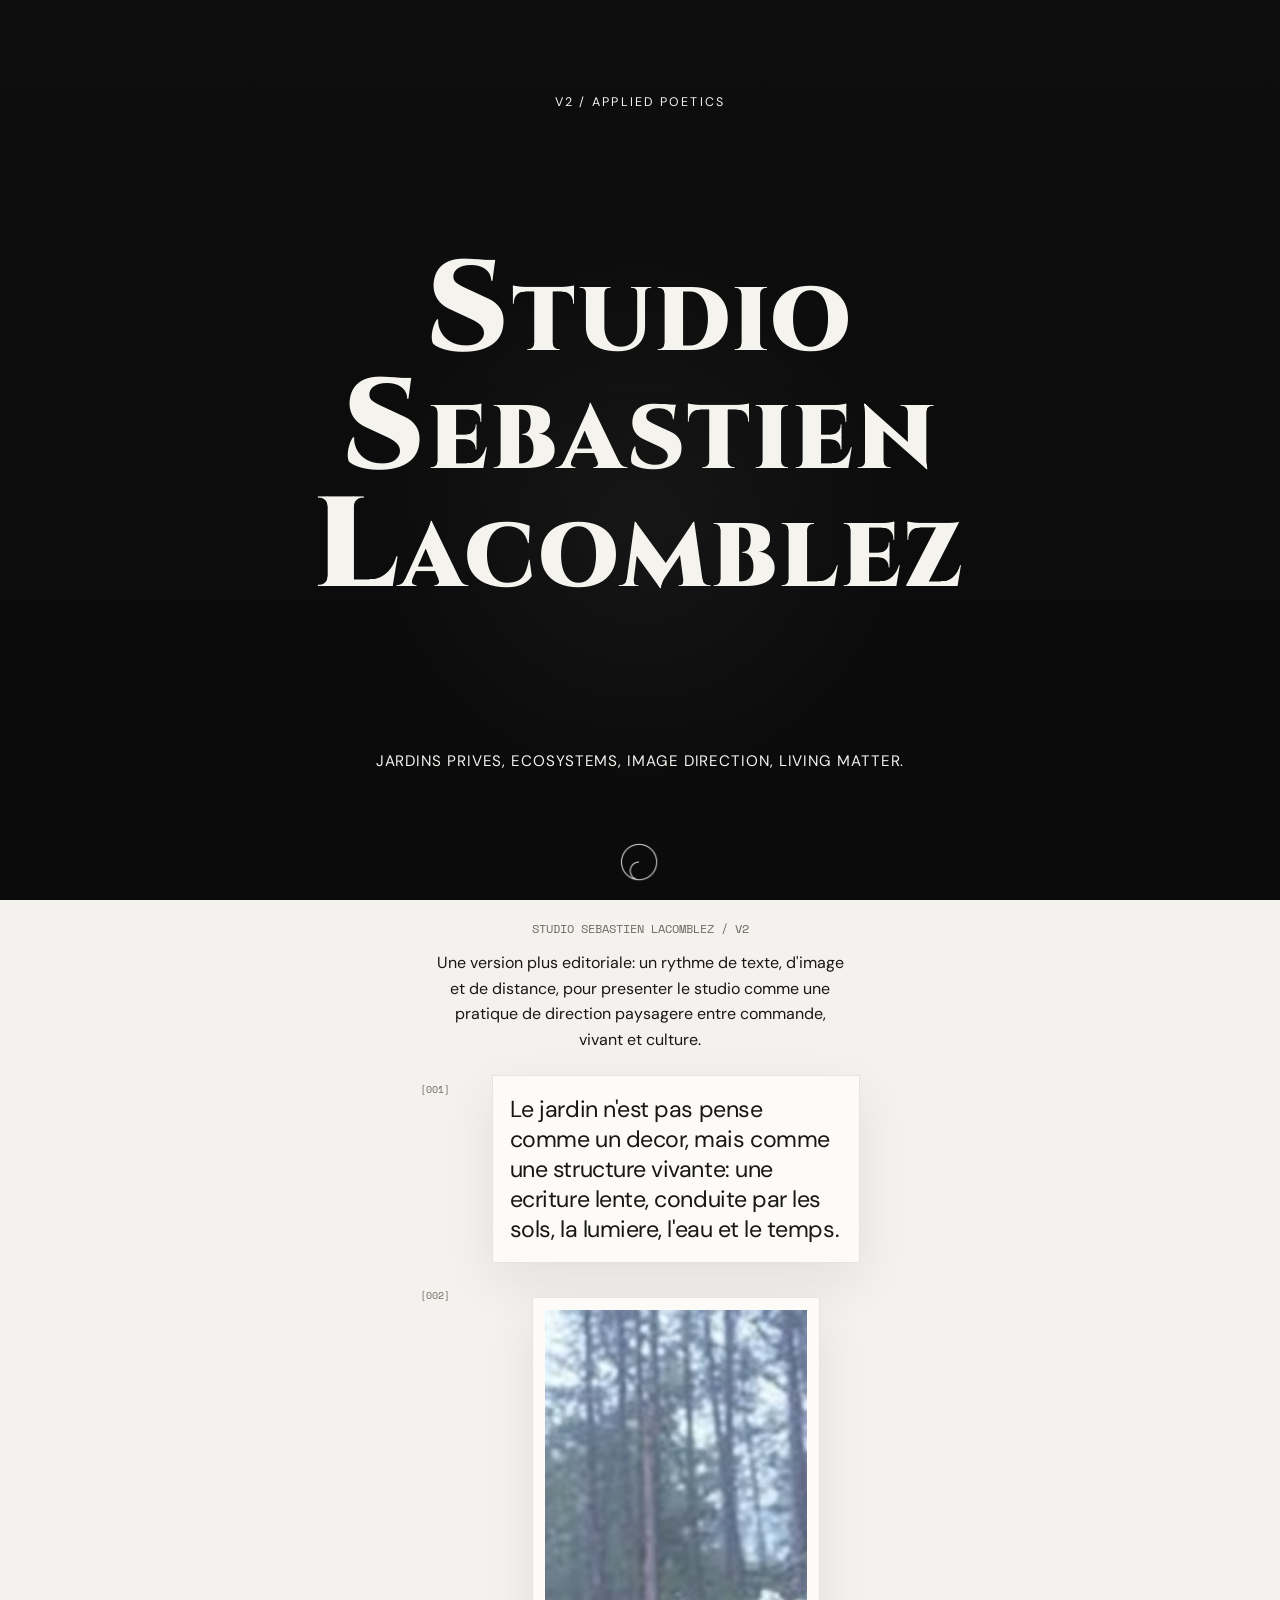
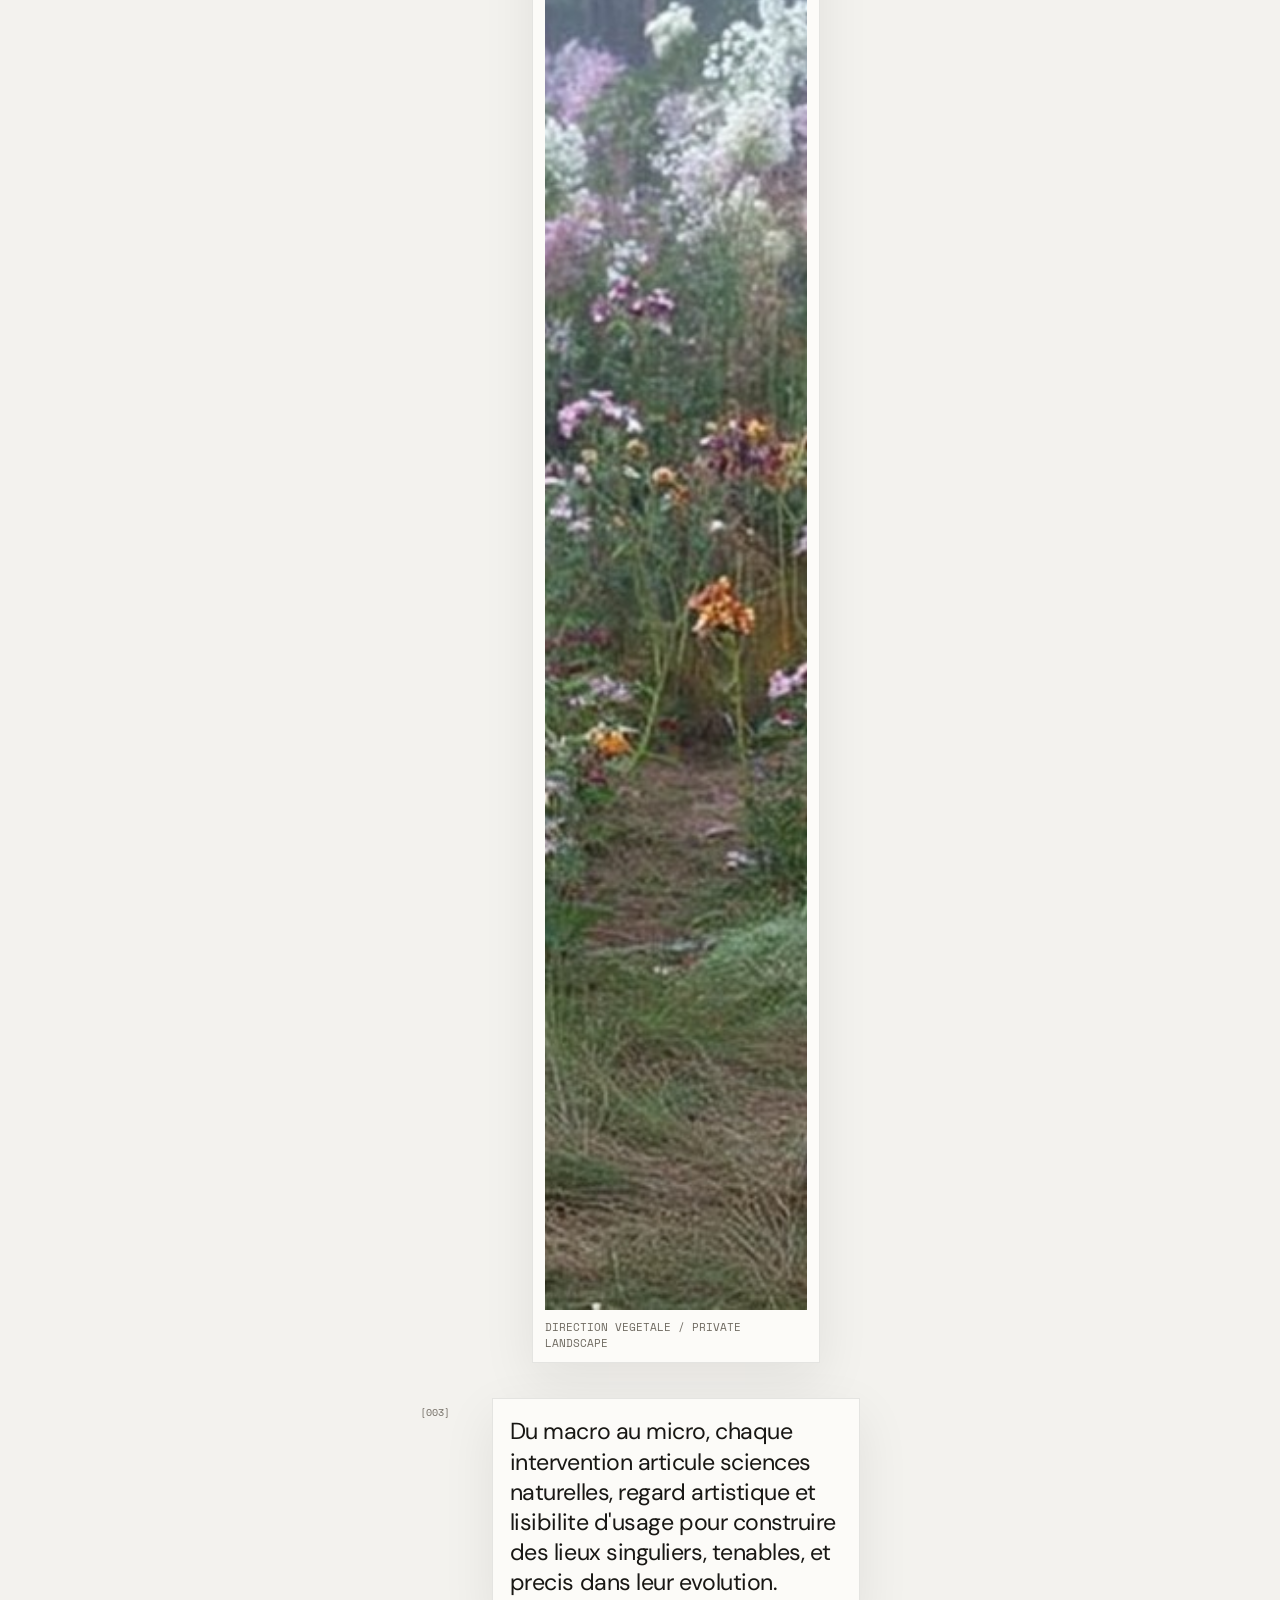
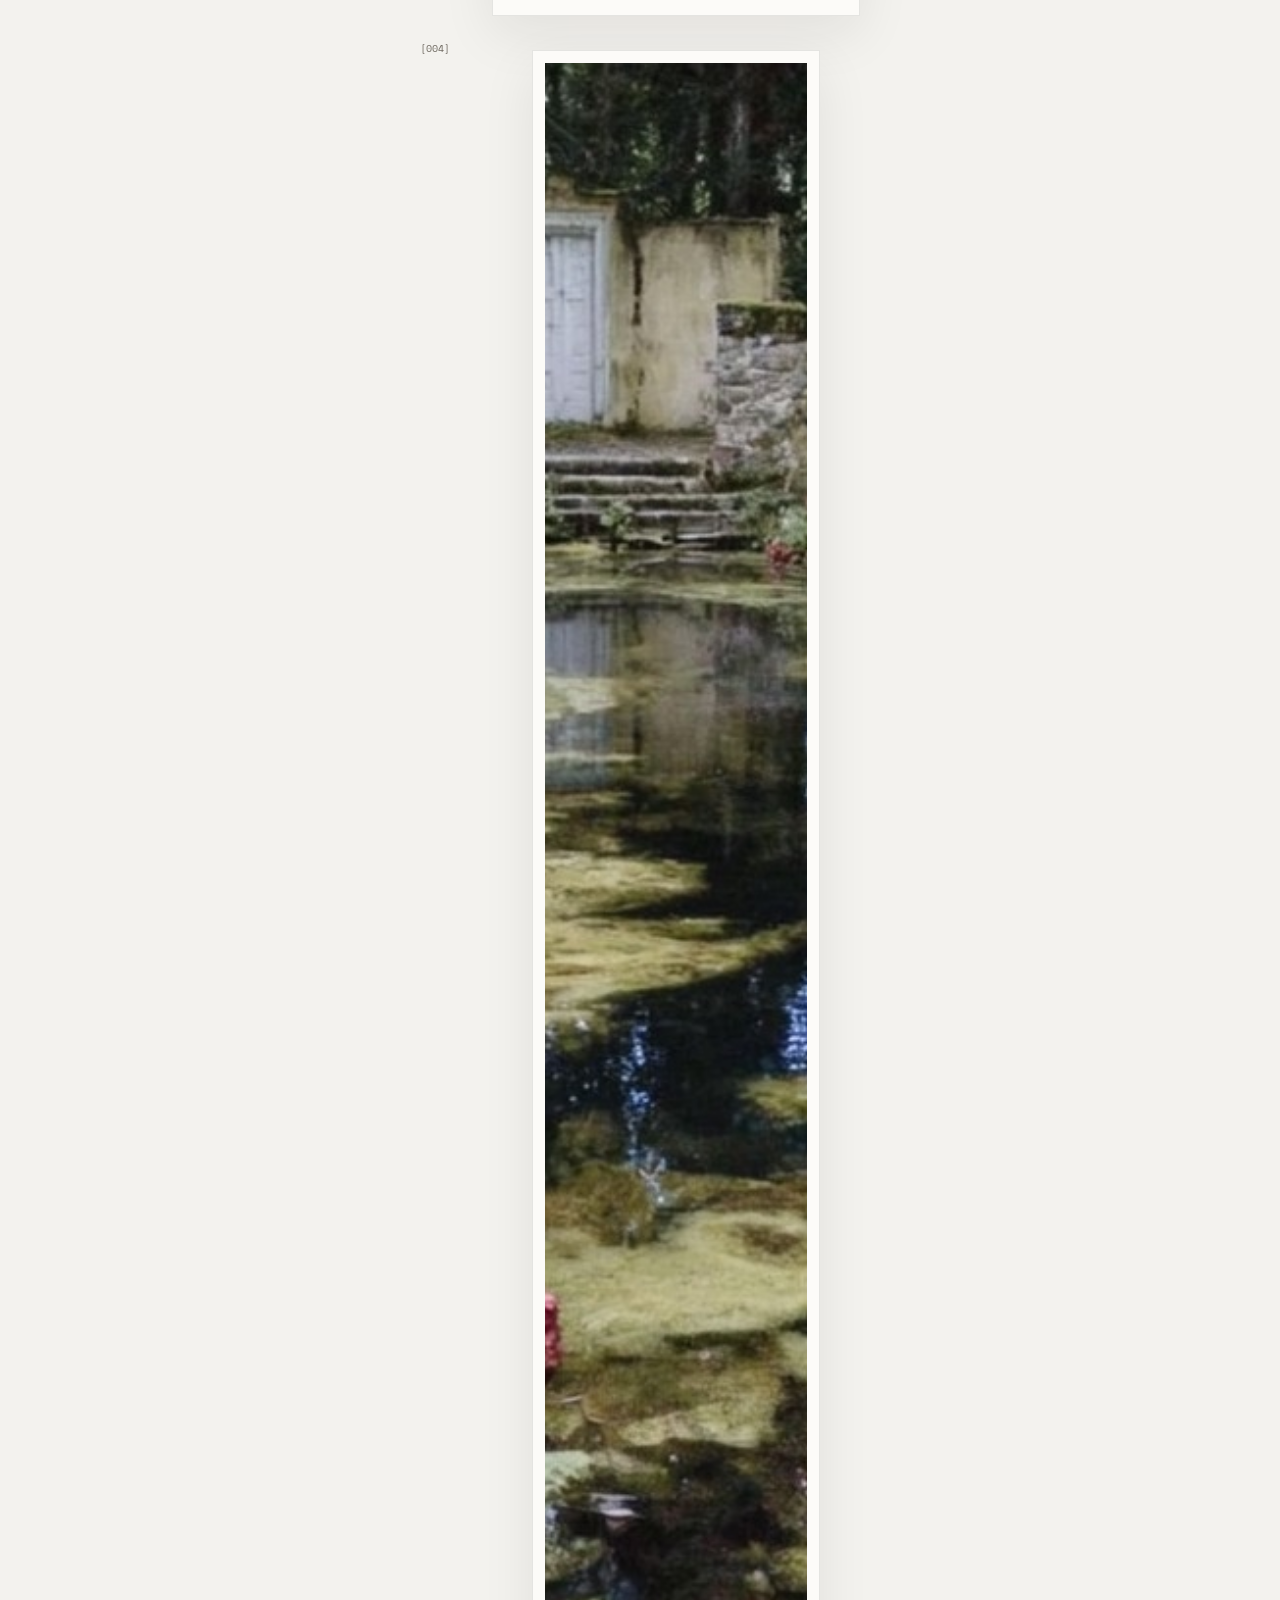
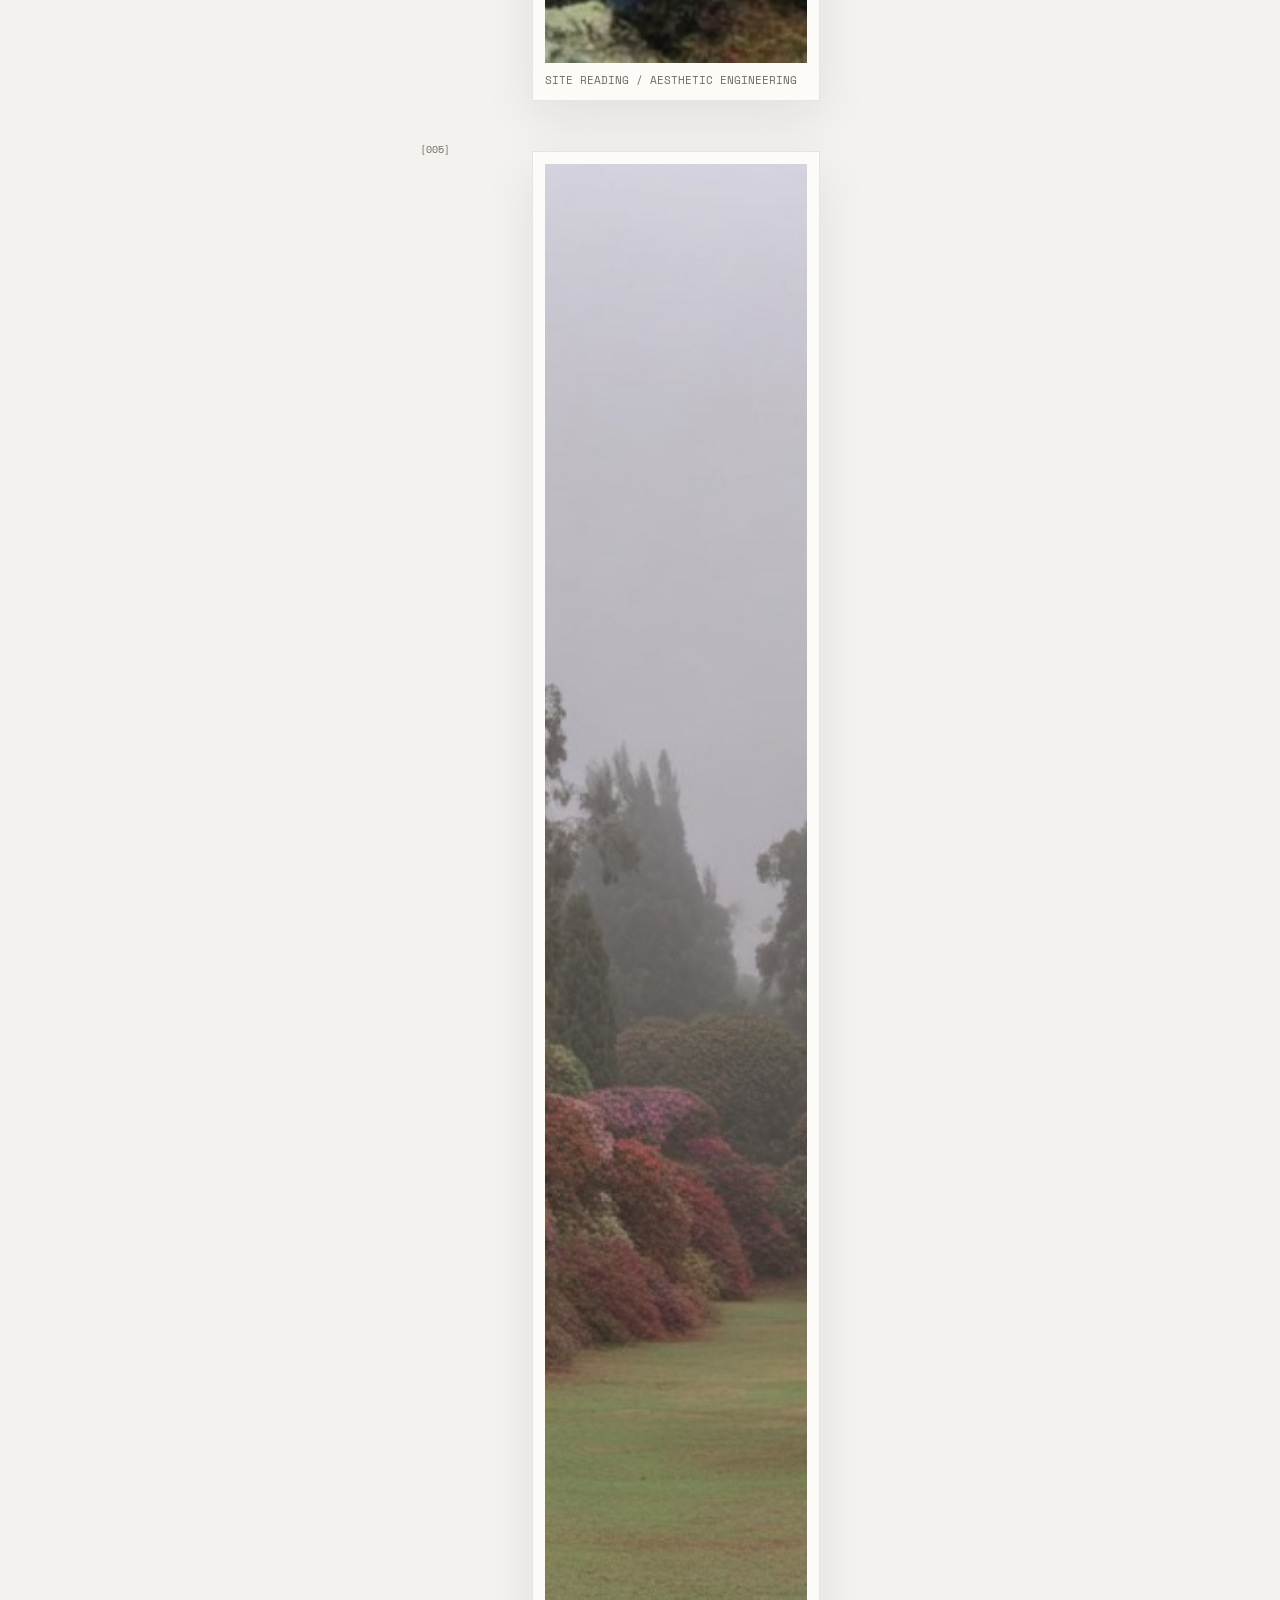
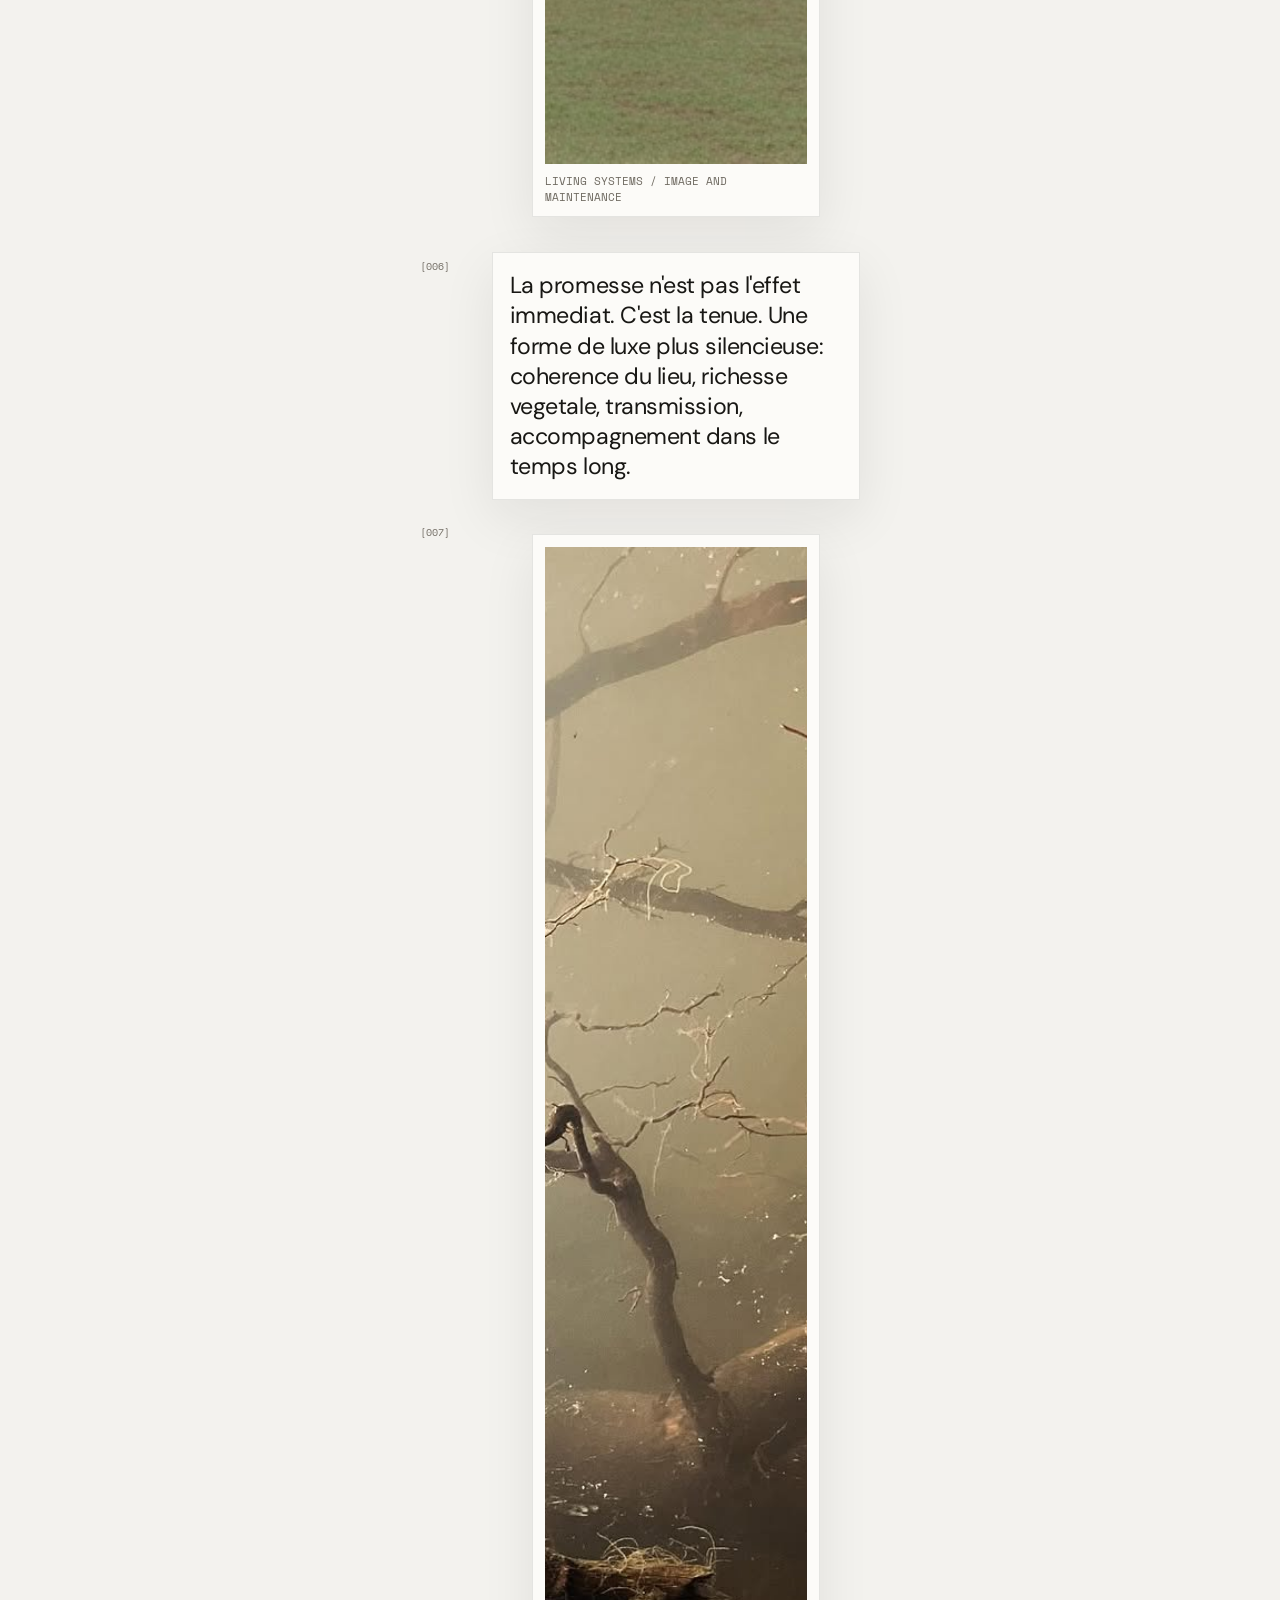
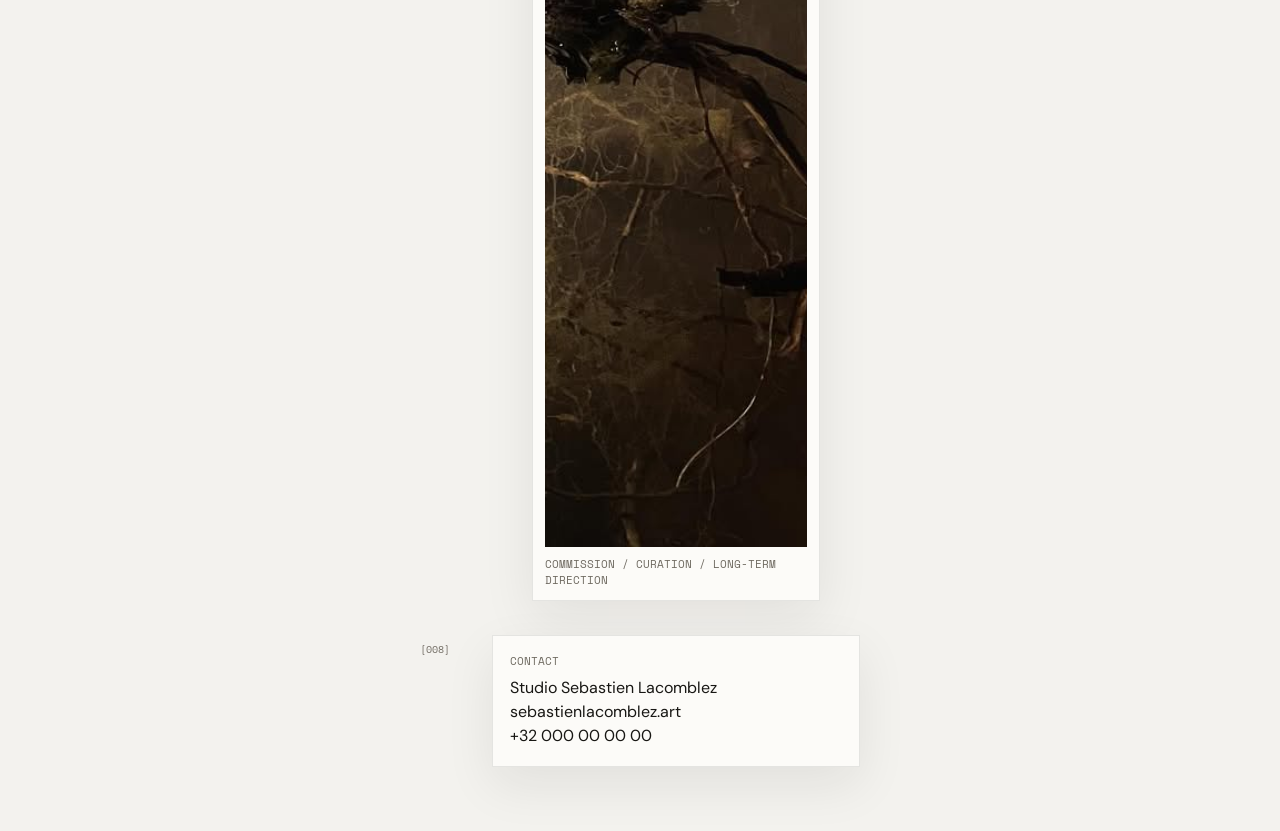
==== versions/studio-sebastien-lacomblez-v2/index.html @ 01aba00c "Add second proposal site version" ====
<!doctype html>
<html lang="fr">
  <head>
    <meta charset="utf-8" />
    <meta name="viewport" content="width=device-width, initial-scale=1" />
    <meta name="format-detection" content="telephone=no" />
    <title>Studio Sebastien Lacomblez - V2</title>
    <meta
      name="description"
      content="Version 2 du site Studio Sebastien Lacomblez, direction editoriale et verticale."
    />
    <link rel="icon" type="image/png" href="../../assets/icons/favicon-sl.png" />
    <link rel="preconnect" href="https://fonts.googleapis.com" />
    <link rel="preconnect" href="https://fonts.gstatic.com" crossorigin />
    <link
      href="https://fonts.googleapis.com/css2?family=Cinzel:wght@900&family=DM+Sans:wght@400;500;700&family=Space+Mono:wght@400;700&display=swap"
      rel="stylesheet"
    />
    <link rel="stylesheet" href="v2.css" />
  </head>
  <body>
    <main>
      <section class="v2-hero" aria-label="Hero">
        <video
          class="v2-hero__video"
          autoplay
          muted
          loop
          playsinline
          webkit-playsinline
          preload="metadata"
          aria-hidden="true"
        >
          <source src="../../assets/video/hero-boomerang.mp4" type="video/mp4" />
        </video>
        <div class="v2-hero__shade" aria-hidden="true"></div>
        <div class="v2-hero__content">
          <p class="v2-hero__eyebrow">V2 / Applied Poetics</p>
          <h1 class="v2-hero__title">Studio Sebastien Lacomblez</h1>
          <p class="v2-hero__subtitle">
            Jardins prives, ecosystems, image direction, living matter.
          </p>
        </div>
        <button class="v2-scroll" type="button" aria-label="Descendre vers le contenu">
          <img
            src="../../assets/icons/hero-scroll-logo.png"
            alt=""
            aria-hidden="true"
            width="42"
            height="42"
          />
        </button>
      </section>

      <section class="v2-editorial" id="content">
        <header class="v2-editorial__header">
          <p class="v2-editorial__kicker">Studio Sebastien Lacomblez / V2</p>
          <p class="v2-editorial__intro">
            Une version plus editoriale: un rythme de texte, d'image et de distance, pour presenter
            le studio comme une pratique de direction paysagere entre commande, vivant et culture.
          </p>
        </header>

        <section class="v2-stack" aria-label="Modules editoriaux">
          <article class="v2-module v2-module--text">
            <p class="v2-module__index">[001]</p>
            <div class="v2-module__panel v2-module__panel--text">
              <p>
                Le jardin n'est pas pense comme un decor, mais comme une structure vivante:
                une ecriture lente, conduite par les sols, la lumiere, l'eau et le temps.
              </p>
            </div>
          </article>

          <article class="v2-module v2-module--image">
            <p class="v2-module__index">[002]</p>
            <figure class="v2-module__panel v2-module__panel--image">
              <img
                src="../../assets/v2-images/img-03.jpg"
                alt="Composition vegetale"
                width="1200"
                height="1600"
                loading="lazy"
              />
              <figcaption>direction vegetale / private landscape</figcaption>
            </figure>
          </article>

          <article class="v2-module v2-module--text">
            <p class="v2-module__index">[003]</p>
            <div class="v2-module__panel v2-module__panel--text">
              <p>
                Du macro au micro, chaque intervention articule sciences naturelles, regard
                artistique et lisibilite d'usage pour construire des lieux singuliers, tenables,
                et precis dans leur evolution.
              </p>
            </div>
          </article>

          <article class="v2-module v2-module--image">
            <p class="v2-module__index">[004]</p>
            <figure class="v2-module__panel v2-module__panel--image">
              <img
                src="../../assets/v2-images/img-12.jpg"
                alt="Portrait dans le paysage"
                width="1200"
                height="1600"
                loading="lazy"
              />
              <figcaption>site reading / aesthetic engineering</figcaption>
            </figure>
          </article>

          <article class="v2-module v2-module--image">
            <p class="v2-module__index">[005]</p>
            <figure class="v2-module__panel v2-module__panel--image">
              <img
                src="../../assets/v2-images/img-17.jpg"
                alt="Detail de geste"
                width="1200"
                height="1600"
                loading="lazy"
              />
              <figcaption>living systems / image and maintenance</figcaption>
            </figure>
          </article>

          <article class="v2-module v2-module--text">
            <p class="v2-module__index">[006]</p>
            <div class="v2-module__panel v2-module__panel--text">
              <p>
                La promesse n'est pas l'effet immediat. C'est la tenue. Une forme de luxe plus
                silencieuse: coherence du lieu, richesse vegetale, transmission, accompagnement dans
                le temps long.
              </p>
            </div>
          </article>

          <article class="v2-module v2-module--image">
            <p class="v2-module__index">[007]</p>
            <figure class="v2-module__panel v2-module__panel--image">
              <img
                src="../../assets/v2-images/img-24.jpg"
                alt="Vision editoriale"
                width="1200"
                height="1600"
                loading="lazy"
              />
              <figcaption>commission / curation / long-term direction</figcaption>
            </figure>
          </article>

          <article class="v2-module v2-module--contact">
            <p class="v2-module__index">[008]</p>
            <div class="v2-module__panel v2-module__panel--contact">
              <p class="v2-contact__label">Contact</p>
              <p class="v2-contact__line">Studio Sebastien Lacomblez</p>
              <p class="v2-contact__line">sebastienlacomblez.art</p>
              <p class="v2-contact__line">+32 000 00 00 00</p>
            </div>
          </article>
        </section>
      </section>
    </main>

    <script src="v2.js"></script>
  </body>
</html>
---- versions/studio-sebastien-lacomblez-v2/v2.css ----
:root {
  --v2-bg: #f3f2ee;
  --v2-paper: #f8f7f3;
  --v2-card: #fcfbf8;
  --v2-text: #181714;
  --v2-soft: #6f6a61;
  --v2-border: rgba(24, 23, 20, 0.1);
  --v2-shadow: 0 18px 50px rgba(25, 23, 20, 0.08);
  --v2-mono: "Space Mono", monospace;
  --v2-sans: "DM Sans", sans-serif;
  --v2-serif: "Cinzel", serif;
}

*,
*::before,
*::after {
  box-sizing: border-box;
}

html {
  scroll-behavior: smooth;
}

body {
  margin: 0;
  min-height: 100vh;
  background: var(--v2-bg);
  color: var(--v2-text);
  font-family: var(--v2-sans);
}

img,
video {
  display: block;
  max-width: 100%;
}

.v2-hero {
  position: relative;
  min-height: 100vh;
  overflow: hidden;
  background: #101010;
}

.v2-hero__video,
.v2-hero__shade {
  position: absolute;
  inset: 0;
}

.v2-hero__video {
  width: 100%;
  height: 100%;
  object-fit: cover;
}

.v2-hero__shade {
  background:
    linear-gradient(180deg, rgba(0, 0, 0, 0.16), rgba(0, 0, 0, 0.34)),
    radial-gradient(circle at 50% 58%, rgba(255, 255, 255, 0.06), transparent 32%);
}

.v2-hero__content {
  position: relative;
  z-index: 1;
  display: grid;
  place-items: center;
  min-height: 100vh;
  padding: 2rem 1.5rem 4rem;
  text-align: center;
  color: #f5f3ee;
}

.v2-hero__eyebrow,
.v2-hero__subtitle {
  margin: 0;
  font-family: var(--v2-sans);
}

.v2-hero__eyebrow {
  margin-bottom: 1rem;
  font-size: 0.78rem;
  line-height: 1.2;
  letter-spacing: 0.18em;
  text-transform: uppercase;
}

.v2-hero__title {
  margin: 0;
  max-width: 12ch;
  font-family: var(--v2-serif);
  font-size: clamp(3.4rem, 11vw, 8rem);
  line-height: 0.92;
  font-weight: 900;
  font-variant-caps: small-caps;
  letter-spacing: 0.02em;
  text-wrap: balance;
}

.v2-hero__subtitle {
  margin-top: 1rem;
  font-size: 0.95rem;
  line-height: 1.5;
  letter-spacing: 0.06em;
  text-transform: uppercase;
}

.v2-scroll {
  position: absolute;
  left: 50%;
  bottom: 1rem;
  z-index: 1;
  width: 42px;
  height: 42px;
  margin-left: -21px;
  padding: 0;
  border: 0;
  background: transparent;
  cursor: pointer;
  opacity: 0.9;
}

.v2-scroll img {
  width: 42px;
  height: 42px;
  object-fit: contain;
}

.v2-editorial {
  padding: 1.4rem 1rem 4rem;
}

.v2-editorial__header {
  display: grid;
  gap: 0.8rem;
  max-width: 26rem;
  margin: 0 auto 1.4rem;
  text-align: center;
}

.v2-editorial__kicker {
  margin: 0;
  font-family: var(--v2-mono);
  font-size: 0.72rem;
  line-height: 1.3;
  color: var(--v2-soft);
  text-transform: uppercase;
}

.v2-editorial__intro {
  margin: 0;
  font-size: 1rem;
  line-height: 1.6;
}

.v2-stack {
  display: grid;
  gap: 1.15rem;
}

.v2-module {
  display: grid;
  grid-template-columns: 3.75rem minmax(0, 23rem);
  justify-content: center;
  gap: 0.75rem;
}

.v2-module__index {
  margin: 0;
  padding-top: 0.5rem;
  font-family: var(--v2-mono);
  font-size: 0.64rem;
  line-height: 1.4;
  color: var(--v2-soft);
  text-transform: uppercase;
}

.v2-module__panel {
  background: var(--v2-card);
  border: 1px solid var(--v2-border);
  box-shadow: var(--v2-shadow);
}

.v2-module__panel--text,
.v2-module__panel--contact {
  padding: 1.1rem 1.05rem;
}

.v2-module__panel--text p,
.v2-contact__line,
.v2-contact__label {
  margin: 0;
}

.v2-module__panel--text p {
  font-size: clamp(1.12rem, 2vw, 1.45rem);
  line-height: 1.3;
  letter-spacing: -0.02em;
}

.v2-module__panel--image {
  padding: 0.75rem;
}

.v2-module__panel--image img {
  width: 100%;
  aspect-ratio: 0.76;
  object-fit: cover;
}

.v2-module__panel--image figcaption {
  margin-top: 0.55rem;
  font-family: var(--v2-mono);
  font-size: 0.7rem;
  line-height: 1.4;
  color: var(--v2-soft);
  text-transform: uppercase;
}

.v2-contact__label {
  margin-bottom: 0.5rem;
  font-family: var(--v2-mono);
  font-size: 0.7rem;
  line-height: 1.3;
  color: var(--v2-soft);
  text-transform: uppercase;
}

.v2-contact__line {
  font-size: 1rem;
  line-height: 1.5;
}

@media (max-width: 740px) {
  .v2-editorial {
    padding-inline: 0.8rem;
  }

  .v2-module {
    grid-template-columns: 1fr;
    gap: 0.35rem;
  }

  .v2-module__index {
    padding-top: 0;
    padding-left: 0.15rem;
  }

  .v2-hero__title {
    max-width: 10ch;
    font-size: clamp(2.7rem, 18vw, 4.9rem);
  }

  .v2-hero__subtitle {
    max-width: 16rem;
    font-size: 0.84rem;
  }
}
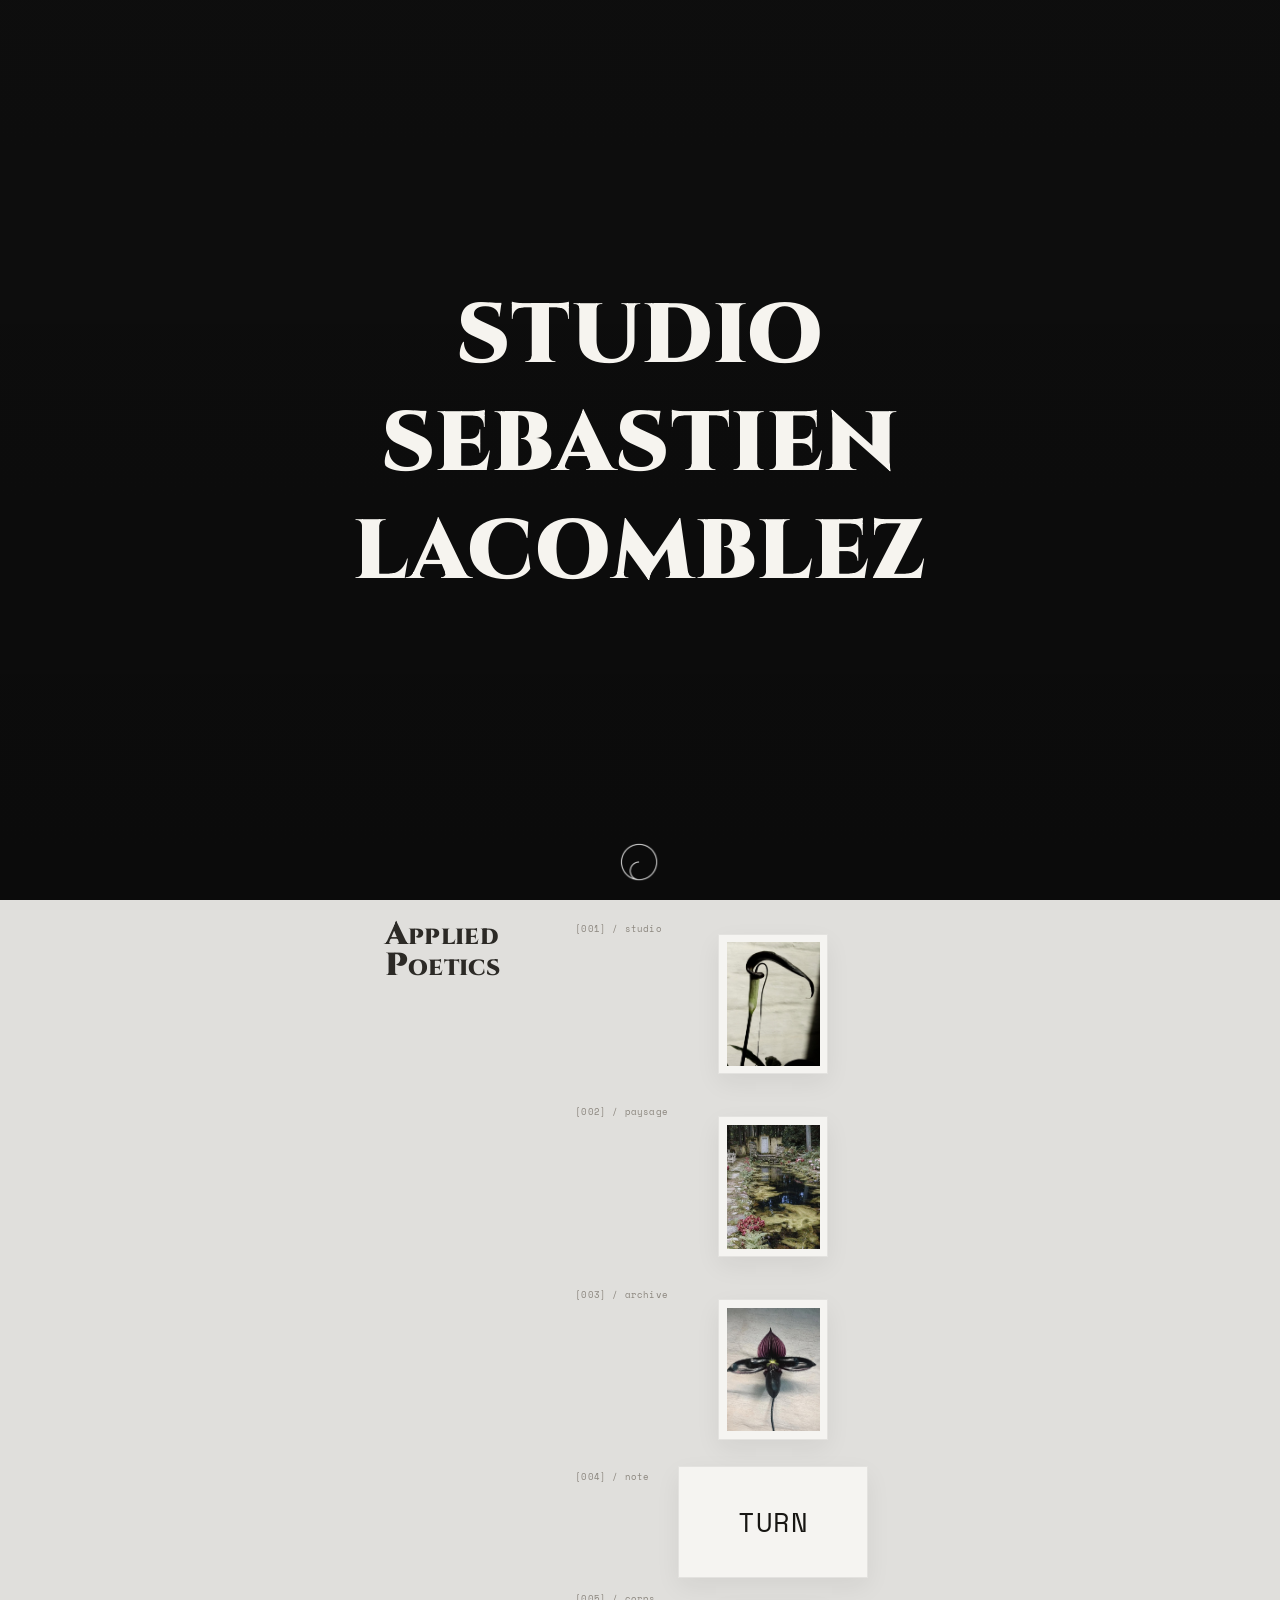
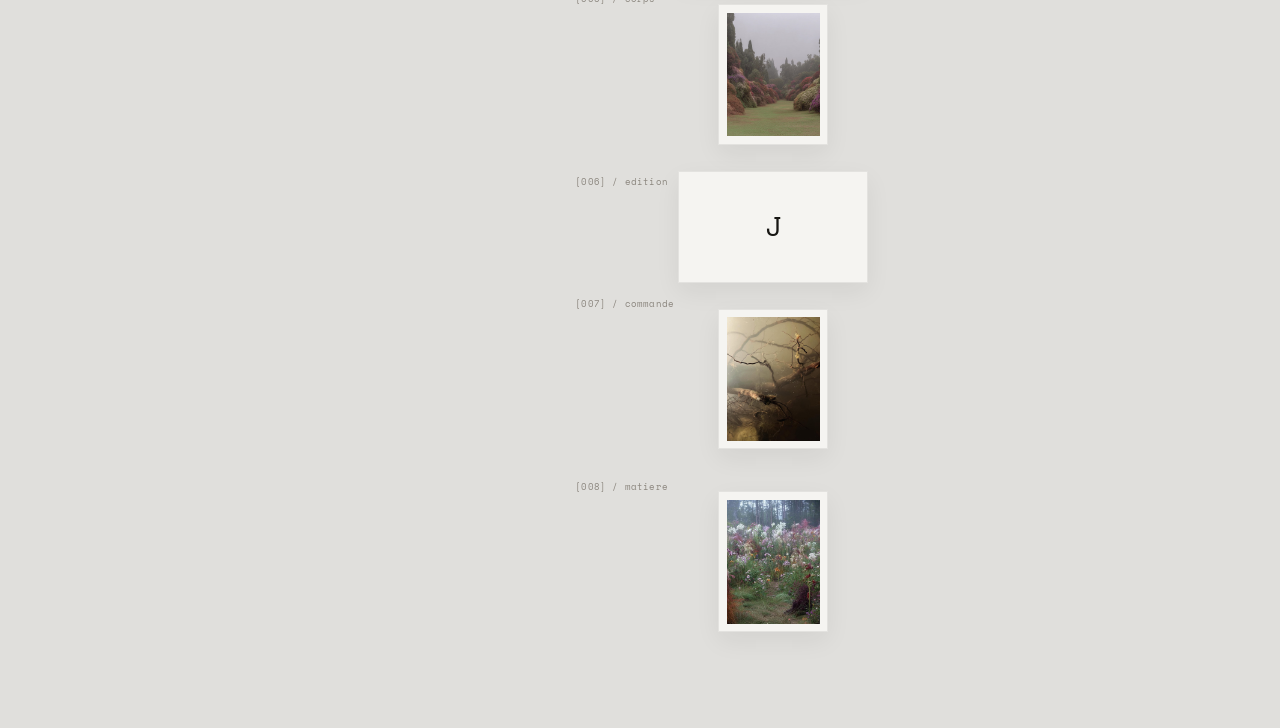
==== commit 31dd54b1: "Tighten V2 layout to match applied-poetics reference" ====
--- a/versions/studio-sebastien-lacomblez-v2/index.html
+++ b/versions/studio-sebastien-lacomblez-v2/index.html
@@ -35,11 +35,11 @@
         </video>
         <div class="v2-hero__shade" aria-hidden="true"></div>
         <div class="v2-hero__content">
-          <p class="v2-hero__eyebrow">V2 / Applied Poetics</p>
-          <h1 class="v2-hero__title">Studio Sebastien Lacomblez</h1>
-          <p class="v2-hero__subtitle">
-            Jardins prives, ecosystems, image direction, living matter.
-          </p>
+          <h1 class="v2-hero__title">
+            <span>studio</span>
+            <span>sebastien</span>
+            <span>lacomblez</span>
+          </h1>
         </div>
         <button class="v2-scroll" type="button" aria-label="Descendre vers le contenu">
           <img
@@ -53,113 +53,69 @@
       </section>
 
       <section class="v2-editorial" id="content">
-        <header class="v2-editorial__header">
-          <p class="v2-editorial__kicker">Studio Sebastien Lacomblez / V2</p>
-          <p class="v2-editorial__intro">
-            Une version plus editoriale: un rythme de texte, d'image et de distance, pour presenter
-            le studio comme une pratique de direction paysagere entre commande, vivant et culture.
-          </p>
-        </header>
+        <div class="v2-canvas">
+          <aside class="v2-rail" aria-hidden="true">
+            <p class="v2-rail__title">Applied Poetics</p>
+          </aside>
 
-        <section class="v2-stack" aria-label="Modules editoriaux">
-          <article class="v2-module v2-module--text">
-            <p class="v2-module__index">[001]</p>
-            <div class="v2-module__panel v2-module__panel--text">
-              <p>
-                Le jardin n'est pas pense comme un decor, mais comme une structure vivante:
-                une ecriture lente, conduite par les sols, la lumiere, l'eau et le temps.
-              </p>
-            </div>
-          </article>
+          <section class="v2-stack" aria-label="Modules editoriaux">
+            <article class="v2-cell">
+              <p class="v2-cell__meta">[001] / studio</p>
+              <figure class="v2-card v2-card--image">
+                <img src="../../assets/v2-images/img-31.jpg" alt="Vue de studio" width="1200" height="1600" loading="lazy" />
+              </figure>
+            </article>
 
-          <article class="v2-module v2-module--image">
-            <p class="v2-module__index">[002]</p>
-            <figure class="v2-module__panel v2-module__panel--image">
-              <img
-                src="../../assets/v2-images/img-03.jpg"
-                alt="Composition vegetale"
-                width="1200"
-                height="1600"
-                loading="lazy"
-              />
-              <figcaption>direction vegetale / private landscape</figcaption>
-            </figure>
-          </article>
+            <article class="v2-cell">
+              <p class="v2-cell__meta">[002] / paysage</p>
+              <figure class="v2-card v2-card--image">
+                <img src="../../assets/v2-images/img-12.jpg" alt="Portrait paysage" width="1200" height="1600" loading="lazy" />
+              </figure>
+            </article>
 
-          <article class="v2-module v2-module--text">
-            <p class="v2-module__index">[003]</p>
-            <div class="v2-module__panel v2-module__panel--text">
-              <p>
-                Du macro au micro, chaque intervention articule sciences naturelles, regard
-                artistique et lisibilite d'usage pour construire des lieux singuliers, tenables,
-                et precis dans leur evolution.
-              </p>
-            </div>
-          </article>
+            <article class="v2-cell">
+              <p class="v2-cell__meta">[003] / archive</p>
+              <figure class="v2-card v2-card--image">
+                <img src="../../assets/v2-images/img-08.jpg" alt="Archive visuelle" width="1200" height="1600" loading="lazy" />
+              </figure>
+            </article>
 
-          <article class="v2-module v2-module--image">
-            <p class="v2-module__index">[004]</p>
-            <figure class="v2-module__panel v2-module__panel--image">
-              <img
-                src="../../assets/v2-images/img-12.jpg"
-                alt="Portrait dans le paysage"
-                width="1200"
-                height="1600"
-                loading="lazy"
-              />
-              <figcaption>site reading / aesthetic engineering</figcaption>
-            </figure>
-          </article>
+            <article class="v2-cell">
+              <p class="v2-cell__meta">[004] / note</p>
+              <div class="v2-card v2-card--text">
+                <p>TURN</p>
+              </div>
+            </article>
 
-          <article class="v2-module v2-module--image">
-            <p class="v2-module__index">[005]</p>
-            <figure class="v2-module__panel v2-module__panel--image">
-              <img
-                src="../../assets/v2-images/img-17.jpg"
-                alt="Detail de geste"
-                width="1200"
-                height="1600"
-                loading="lazy"
-              />
-              <figcaption>living systems / image and maintenance</figcaption>
-            </figure>
-          </article>
+            <article class="v2-cell">
+              <p class="v2-cell__meta">[005] / corps</p>
+              <figure class="v2-card v2-card--image">
+                <img src="../../assets/v2-images/img-17.jpg" alt="Etude de geste" width="1200" height="1600" loading="lazy" />
+              </figure>
+            </article>
 
-          <article class="v2-module v2-module--text">
-            <p class="v2-module__index">[006]</p>
-            <div class="v2-module__panel v2-module__panel--text">
-              <p>
-                La promesse n'est pas l'effet immediat. C'est la tenue. Une forme de luxe plus
-                silencieuse: coherence du lieu, richesse vegetale, transmission, accompagnement dans
-                le temps long.
-              </p>
-            </div>
-          </article>
+            <article class="v2-cell">
+              <p class="v2-cell__meta">[006] / edition</p>
+              <div class="v2-card v2-card--text">
+                <p>J</p>
+              </div>
+            </article>
 
-          <article class="v2-module v2-module--image">
-            <p class="v2-module__index">[007]</p>
-            <figure class="v2-module__panel v2-module__panel--image">
-              <img
-                src="../../assets/v2-images/img-24.jpg"
-                alt="Vision editoriale"
-                width="1200"
-                height="1600"
-                loading="lazy"
-              />
-              <figcaption>commission / curation / long-term direction</figcaption>
-            </figure>
-          </article>
+            <article class="v2-cell">
+              <p class="v2-cell__meta">[007] / commande</p>
+              <figure class="v2-card v2-card--image">
+                <img src="../../assets/v2-images/img-24.jpg" alt="Commande paysage" width="1200" height="1600" loading="lazy" />
+              </figure>
+            </article>
 
-          <article class="v2-module v2-module--contact">
-            <p class="v2-module__index">[008]</p>
-            <div class="v2-module__panel v2-module__panel--contact">
-              <p class="v2-contact__label">Contact</p>
-              <p class="v2-contact__line">Studio Sebastien Lacomblez</p>
-              <p class="v2-contact__line">sebastienlacomblez.art</p>
-              <p class="v2-contact__line">+32 000 00 00 00</p>
-            </div>
-          </article>
-        </section>
+            <article class="v2-cell">
+              <p class="v2-cell__meta">[008] / matiere</p>
+              <figure class="v2-card v2-card--image">
+                <img src="../../assets/v2-images/img-03.jpg" alt="Matiere vegetale" width="1200" height="1600" loading="lazy" />
+              </figure>
+            </article>
+          </section>
+        </div>
       </section>
     </main>
 
--- a/versions/studio-sebastien-lacomblez-v2/v2.css
+++ b/versions/studio-sebastien-lacomblez-v2/v2.css
@@ -1,11 +1,11 @@
 :root {
-  --v2-bg: #f3f2ee;
-  --v2-paper: #f8f7f3;
-  --v2-card: #fcfbf8;
-  --v2-text: #181714;
-  --v2-soft: #6f6a61;
-  --v2-border: rgba(24, 23, 20, 0.1);
-  --v2-shadow: 0 18px 50px rgba(25, 23, 20, 0.08);
+  --v2-bg: #e0dfdc;
+  --v2-paper: #ecebe8;
+  --v2-card: #f5f4f1;
+  --v2-text: #171613;
+  --v2-soft: #8a857d;
+  --v2-border: rgba(23, 22, 19, 0.08);
+  --v2-shadow: 0 9px 24px rgba(23, 22, 19, 0.06);
   --v2-mono: "Space Mono", monospace;
   --v2-sans: "DM Sans", sans-serif;
   --v2-serif: "Cinzel", serif;
@@ -32,7 +32,8 @@
 img,
 video {
   display: block;
-  max-width: 100%;
+  width: 100%;
+  height: auto;
 }
 
 .v2-hero {
@@ -55,9 +56,7 @@
 }
 
 .v2-hero__shade {
-  background:
-    linear-gradient(180deg, rgba(0, 0, 0, 0.16), rgba(0, 0, 0, 0.34)),
-    radial-gradient(circle at 50% 58%, rgba(255, 255, 255, 0.06), transparent 32%);
+  background: linear-gradient(180deg, rgba(0, 0, 0, 0.16), rgba(0, 0, 0, 0.32));
 }
 
 .v2-hero__content {
@@ -68,41 +67,21 @@
   min-height: 100vh;
   padding: 2rem 1.5rem 4rem;
   text-align: center;
-  color: #f5f3ee;
-}
-
-.v2-hero__eyebrow,
-.v2-hero__subtitle {
-  margin: 0;
-  font-family: var(--v2-sans);
-}
-
-.v2-hero__eyebrow {
-  margin-bottom: 1rem;
-  font-size: 0.78rem;
-  line-height: 1.2;
-  letter-spacing: 0.18em;
-  text-transform: uppercase;
+  color: #f6f4ef;
 }
 
 .v2-hero__title {
   margin: 0;
-  max-width: 12ch;
   font-family: var(--v2-serif);
-  font-size: clamp(3.4rem, 11vw, 8rem);
-  line-height: 0.92;
+  font-size: clamp(3rem, 12vw, 7.5rem);
+  line-height: 0.9;
   font-weight: 900;
   font-variant-caps: small-caps;
-  letter-spacing: 0.02em;
-  text-wrap: balance;
-}
-
-.v2-hero__subtitle {
-  margin-top: 1rem;
-  font-size: 0.95rem;
-  line-height: 1.5;
-  letter-spacing: 0.06em;
-  text-transform: uppercase;
+  letter-spacing: 0.01em;
+}
+
+.v2-hero__title span {
+  display: block;
 }
 
 .v2-scroll {
@@ -127,132 +106,131 @@
 }
 
 .v2-editorial {
-  padding: 1.4rem 1rem 4rem;
-}
-
-.v2-editorial__header {
-  display: grid;
-  gap: 0.8rem;
-  max-width: 26rem;
-  margin: 0 auto 1.4rem;
-  text-align: center;
-}
-
-.v2-editorial__kicker {
-  margin: 0;
+  min-height: 100vh;
+  padding: 1.1rem 0 5rem;
+  background: var(--v2-bg);
+}
+
+.v2-canvas {
+  display: grid;
+  grid-template-columns: 180px 320px;
+  justify-content: center;
+  column-gap: 0.65rem;
+}
+
+.v2-rail {
+  padding-top: 0.18rem;
+}
+
+.v2-rail__title {
+  margin: 0;
+  font-family: var(--v2-serif);
+  font-size: 2rem;
+  line-height: 0.95;
+  font-weight: 900;
+  font-variant-caps: small-caps;
+  letter-spacing: 0.01em;
+  color: #2c2a26;
+}
+
+.v2-stack {
+  display: grid;
+  gap: 0.62rem;
+}
+
+.v2-cell {
+  display: grid;
+  grid-template-columns: 94px 190px;
+  align-items: start;
+  column-gap: 0.58rem;
+}
+
+.v2-cell__meta {
+  margin: 0;
+  padding-top: 0.34rem;
   font-family: var(--v2-mono);
-  font-size: 0.72rem;
-  line-height: 1.3;
+  font-size: 0.56rem;
+  line-height: 1.34;
+  letter-spacing: 0.02em;
   color: var(--v2-soft);
-  text-transform: uppercase;
-}
-
-.v2-editorial__intro {
-  margin: 0;
-  font-size: 1rem;
-  line-height: 1.6;
-}
-
-.v2-stack {
-  display: grid;
-  gap: 1.15rem;
-}
-
-.v2-module {
-  display: grid;
-  grid-template-columns: 3.75rem minmax(0, 23rem);
-  justify-content: center;
-  gap: 0.75rem;
-}
-
-.v2-module__index {
-  margin: 0;
-  padding-top: 0.5rem;
-  font-family: var(--v2-mono);
-  font-size: 0.64rem;
-  line-height: 1.4;
-  color: var(--v2-soft);
-  text-transform: uppercase;
-}
-
-.v2-module__panel {
+  text-transform: lowercase;
+  white-space: nowrap;
+}
+
+.v2-card {
   background: var(--v2-card);
   border: 1px solid var(--v2-border);
   box-shadow: var(--v2-shadow);
 }
 
-.v2-module__panel--text,
-.v2-module__panel--contact {
-  padding: 1.1rem 1.05rem;
-}
-
-.v2-module__panel--text p,
-.v2-contact__line,
-.v2-contact__label {
-  margin: 0;
-}
-
-.v2-module__panel--text p {
-  font-size: clamp(1.12rem, 2vw, 1.45rem);
-  line-height: 1.3;
-  letter-spacing: -0.02em;
-}
-
-.v2-module__panel--image {
+.v2-card--image {
+  padding: 0.48rem;
+}
+
+.v2-card--image img {
+  width: 100%;
+  height: auto;
+  aspect-ratio: 0.75;
+  object-fit: cover;
+}
+
+.v2-card--text {
+  display: grid;
+  place-items: center;
+  min-height: 112px;
   padding: 0.75rem;
 }
 
-.v2-module__panel--image img {
-  width: 100%;
-  aspect-ratio: 0.76;
-  object-fit: cover;
-}
-
-.v2-module__panel--image figcaption {
-  margin-top: 0.55rem;
+.v2-card--text p {
+  margin: 0;
   font-family: var(--v2-mono);
-  font-size: 0.7rem;
-  line-height: 1.4;
-  color: var(--v2-soft);
+  font-size: 1.66rem;
+  line-height: 1;
+  letter-spacing: 0.02em;
   text-transform: uppercase;
 }
 
-.v2-contact__label {
-  margin-bottom: 0.5rem;
-  font-family: var(--v2-mono);
-  font-size: 0.7rem;
-  line-height: 1.3;
-  color: var(--v2-soft);
-  text-transform: uppercase;
-}
-
-.v2-contact__line {
-  font-size: 1rem;
-  line-height: 1.5;
-}
-
-@media (max-width: 740px) {
+@media (max-width: 900px) {
+  .v2-canvas {
+    grid-template-columns: 1fr;
+    justify-items: center;
+    row-gap: 0.85rem;
+  }
+
+  .v2-rail {
+    width: 284px;
+    padding-inline: 0.4rem;
+  }
+
+  .v2-rail__title {
+    font-size: 1.45rem;
+  }
+}
+
+@media (max-width: 560px) {
   .v2-editorial {
-    padding-inline: 0.8rem;
-  }
-
-  .v2-module {
+    padding-top: 0.8rem;
+  }
+
+  .v2-cell {
     grid-template-columns: 1fr;
-    gap: 0.35rem;
-  }
-
-  .v2-module__index {
+    width: 232px;
+    row-gap: 0.26rem;
+  }
+
+  .v2-cell__meta {
     padding-top: 0;
-    padding-left: 0.15rem;
+    padding-left: 0.14rem;
+  }
+
+  .v2-card--image,
+  .v2-card--text {
+    width: 190px;
+    margin-left: auto;
+    margin-right: auto;
   }
 
   .v2-hero__title {
-    max-width: 10ch;
-    font-size: clamp(2.7rem, 18vw, 4.9rem);
-  }
-
-  .v2-hero__subtitle {
-    max-width: 16rem;
-    font-size: 0.84rem;
-  }
-}
+    font-size: clamp(2.35rem, 17vw, 4.6rem);
+  }
+}
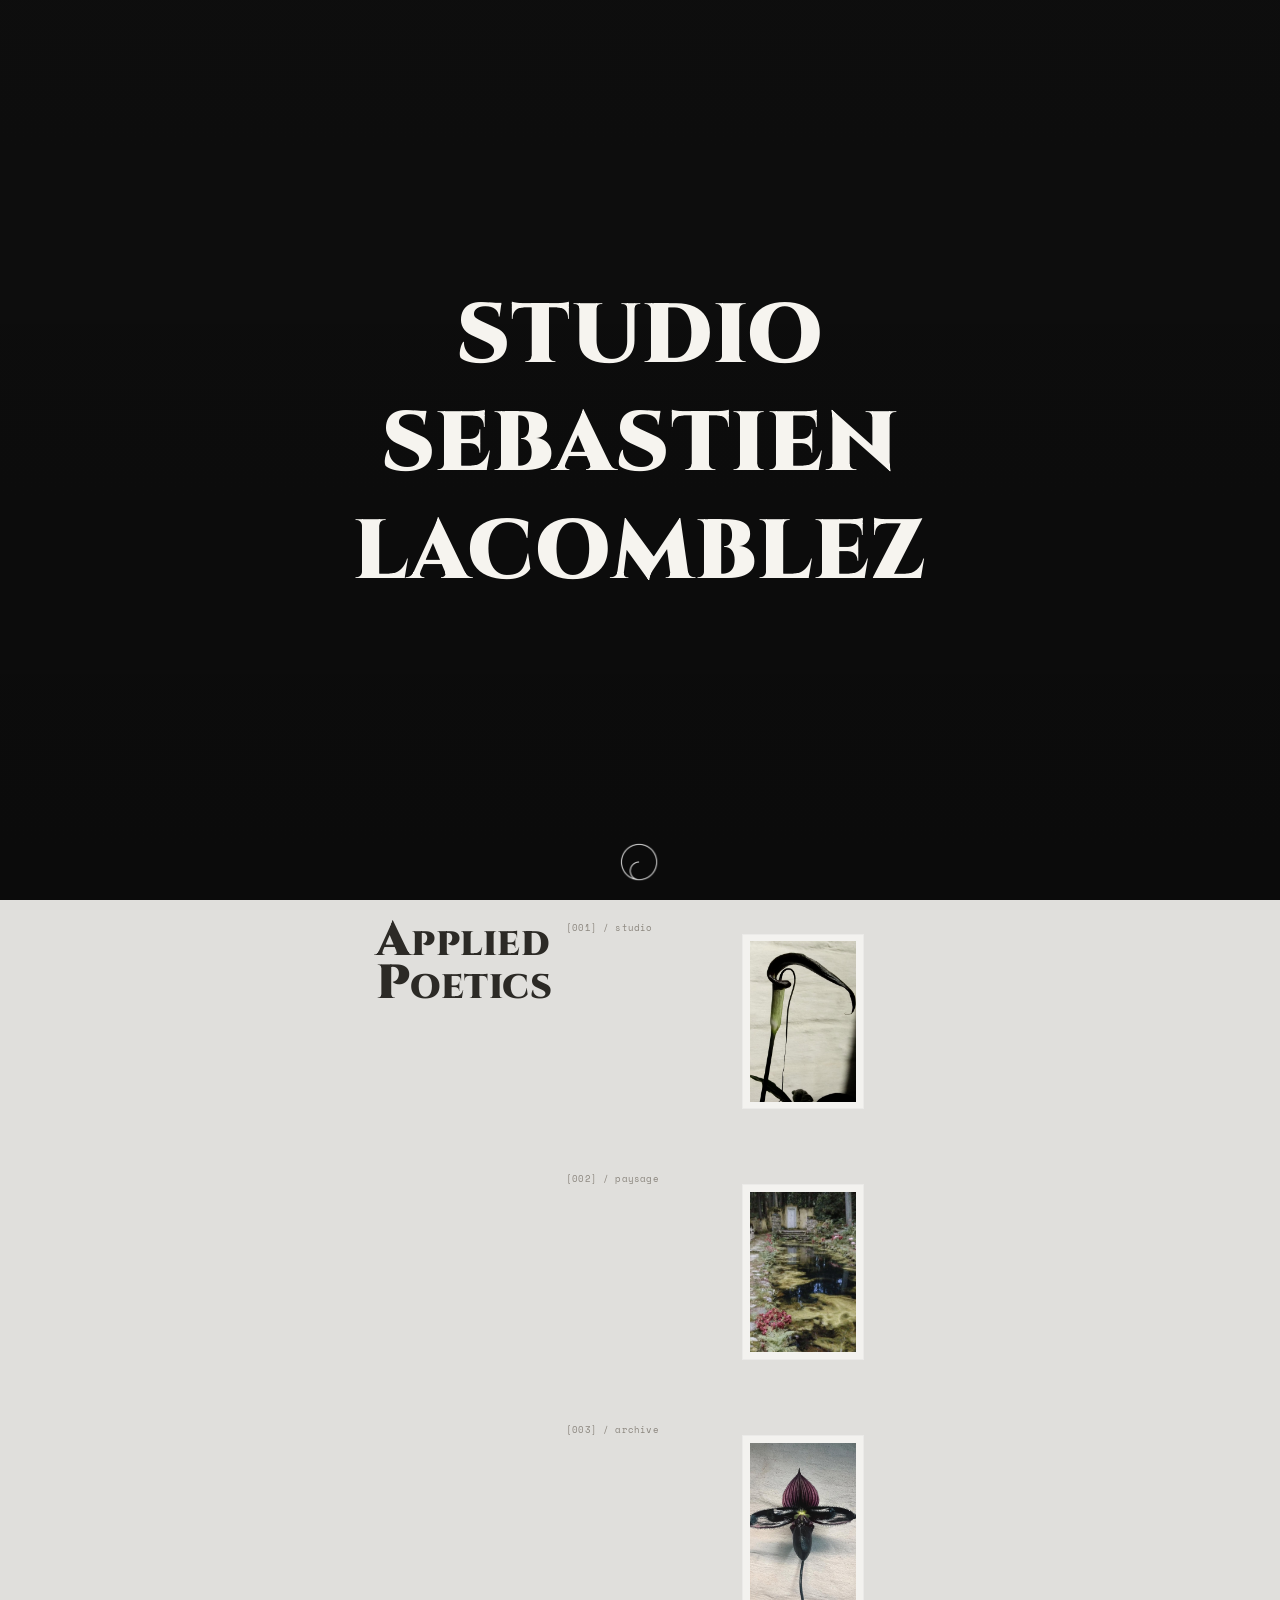
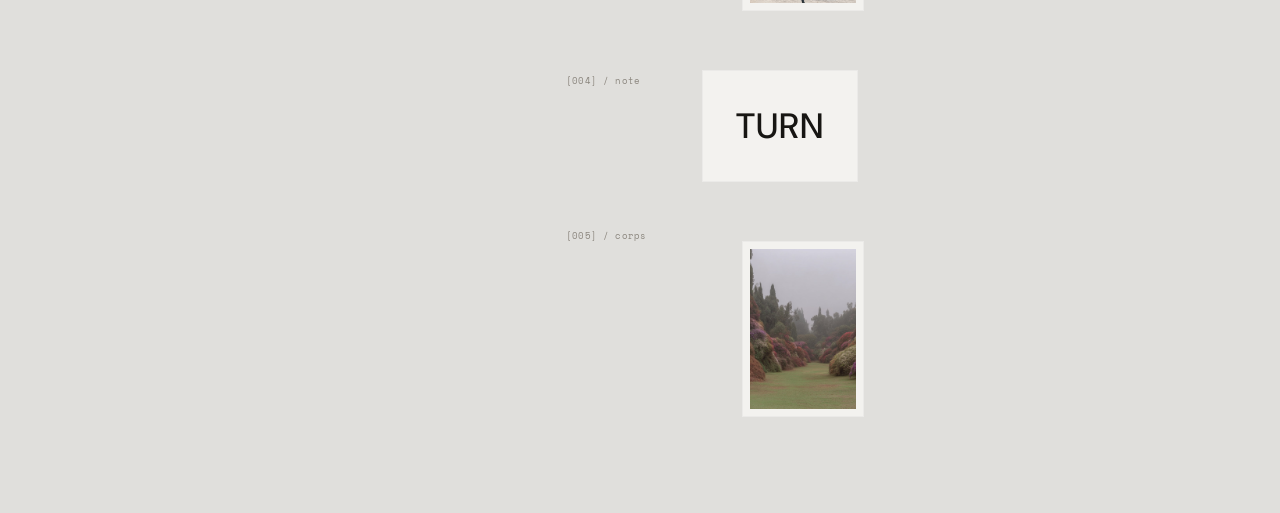
==== commit bdc809dc: "Match V2 editorial strip closer to reference" ====
--- a/versions/studio-sebastien-lacomblez-v2/index.html
+++ b/versions/studio-sebastien-lacomblez-v2/index.html
@@ -93,27 +93,6 @@
                 <img src="../../assets/v2-images/img-17.jpg" alt="Etude de geste" width="1200" height="1600" loading="lazy" />
               </figure>
             </article>
-
-            <article class="v2-cell">
-              <p class="v2-cell__meta">[006] / edition</p>
-              <div class="v2-card v2-card--text">
-                <p>J</p>
-              </div>
-            </article>
-
-            <article class="v2-cell">
-              <p class="v2-cell__meta">[007] / commande</p>
-              <figure class="v2-card v2-card--image">
-                <img src="../../assets/v2-images/img-24.jpg" alt="Commande paysage" width="1200" height="1600" loading="lazy" />
-              </figure>
-            </article>
-
-            <article class="v2-cell">
-              <p class="v2-cell__meta">[008] / matiere</p>
-              <figure class="v2-card v2-card--image">
-                <img src="../../assets/v2-images/img-03.jpg" alt="Matiere vegetale" width="1200" height="1600" loading="lazy" />
-              </figure>
-            </article>
           </section>
         </div>
       </section>
--- a/versions/studio-sebastien-lacomblez-v2/v2.css
+++ b/versions/studio-sebastien-lacomblez-v2/v2.css
@@ -1,11 +1,10 @@
 :root {
   --v2-bg: #e0dfdc;
   --v2-paper: #ecebe8;
-  --v2-card: #f5f4f1;
+  --v2-card: #f3f2ef;
   --v2-text: #171613;
   --v2-soft: #8a857d;
-  --v2-border: rgba(23, 22, 19, 0.08);
-  --v2-shadow: 0 9px 24px rgba(23, 22, 19, 0.06);
+  --v2-border: rgba(23, 22, 19, 0.03);
   --v2-mono: "Space Mono", monospace;
   --v2-sans: "DM Sans", sans-serif;
   --v2-serif: "Cinzel", serif;
@@ -113,9 +112,9 @@
 
 .v2-canvas {
   display: grid;
-  grid-template-columns: 180px 320px;
+  grid-template-columns: 178px 338px;
   justify-content: center;
-  column-gap: 0.65rem;
+  column-gap: 0.75rem;
 }
 
 .v2-rail {
@@ -125,8 +124,8 @@
 .v2-rail__title {
   margin: 0;
   font-family: var(--v2-serif);
-  font-size: 2rem;
-  line-height: 0.95;
+  font-size: 3rem;
+  line-height: 0.88;
   font-weight: 900;
   font-variant-caps: small-caps;
   letter-spacing: 0.01em;
@@ -135,22 +134,22 @@
 
 .v2-stack {
   display: grid;
-  gap: 0.62rem;
+  gap: 2.7rem;
 }
 
 .v2-cell {
   display: grid;
-  grid-template-columns: 94px 190px;
+  grid-template-columns: 126px 212px;
   align-items: start;
-  column-gap: 0.58rem;
+  column-gap: 0.62rem;
 }
 
 .v2-cell__meta {
   margin: 0;
-  padding-top: 0.34rem;
+  padding-top: 0.3rem;
   font-family: var(--v2-mono);
-  font-size: 0.56rem;
-  line-height: 1.34;
+  font-size: 0.58rem;
+  line-height: 1.28;
   letter-spacing: 0.02em;
   color: var(--v2-soft);
   text-transform: lowercase;
@@ -160,31 +159,33 @@
 .v2-card {
   background: var(--v2-card);
   border: 1px solid var(--v2-border);
-  box-shadow: var(--v2-shadow);
 }
 
 .v2-card--image {
-  padding: 0.48rem;
+  width: 122px;
+  padding: 0.42rem;
 }
 
 .v2-card--image img {
   width: 100%;
   height: auto;
-  aspect-ratio: 0.75;
+  aspect-ratio: 0.665;
   object-fit: cover;
 }
 
 .v2-card--text {
   display: grid;
   place-items: center;
+  width: 156px;
   min-height: 112px;
-  padding: 0.75rem;
+  padding: 0.4rem;
 }
 
 .v2-card--text p {
   margin: 0;
-  font-family: var(--v2-mono);
-  font-size: 1.66rem;
+  font-family: var(--v2-sans);
+  font-size: 2.2rem;
+  font-weight: 500;
   line-height: 1;
   letter-spacing: 0.02em;
   text-transform: uppercase;
@@ -203,7 +204,7 @@
   }
 
   .v2-rail__title {
-    font-size: 1.45rem;
+    font-size: 2.1rem;
   }
 }
 
@@ -214,8 +215,8 @@
 
   .v2-cell {
     grid-template-columns: 1fr;
-    width: 232px;
-    row-gap: 0.26rem;
+    width: 242px;
+    row-gap: 0.4rem;
   }
 
   .v2-cell__meta {
@@ -225,7 +226,7 @@
 
   .v2-card--image,
   .v2-card--text {
-    width: 190px;
+    width: 156px;
     margin-left: auto;
     margin-right: auto;
   }
